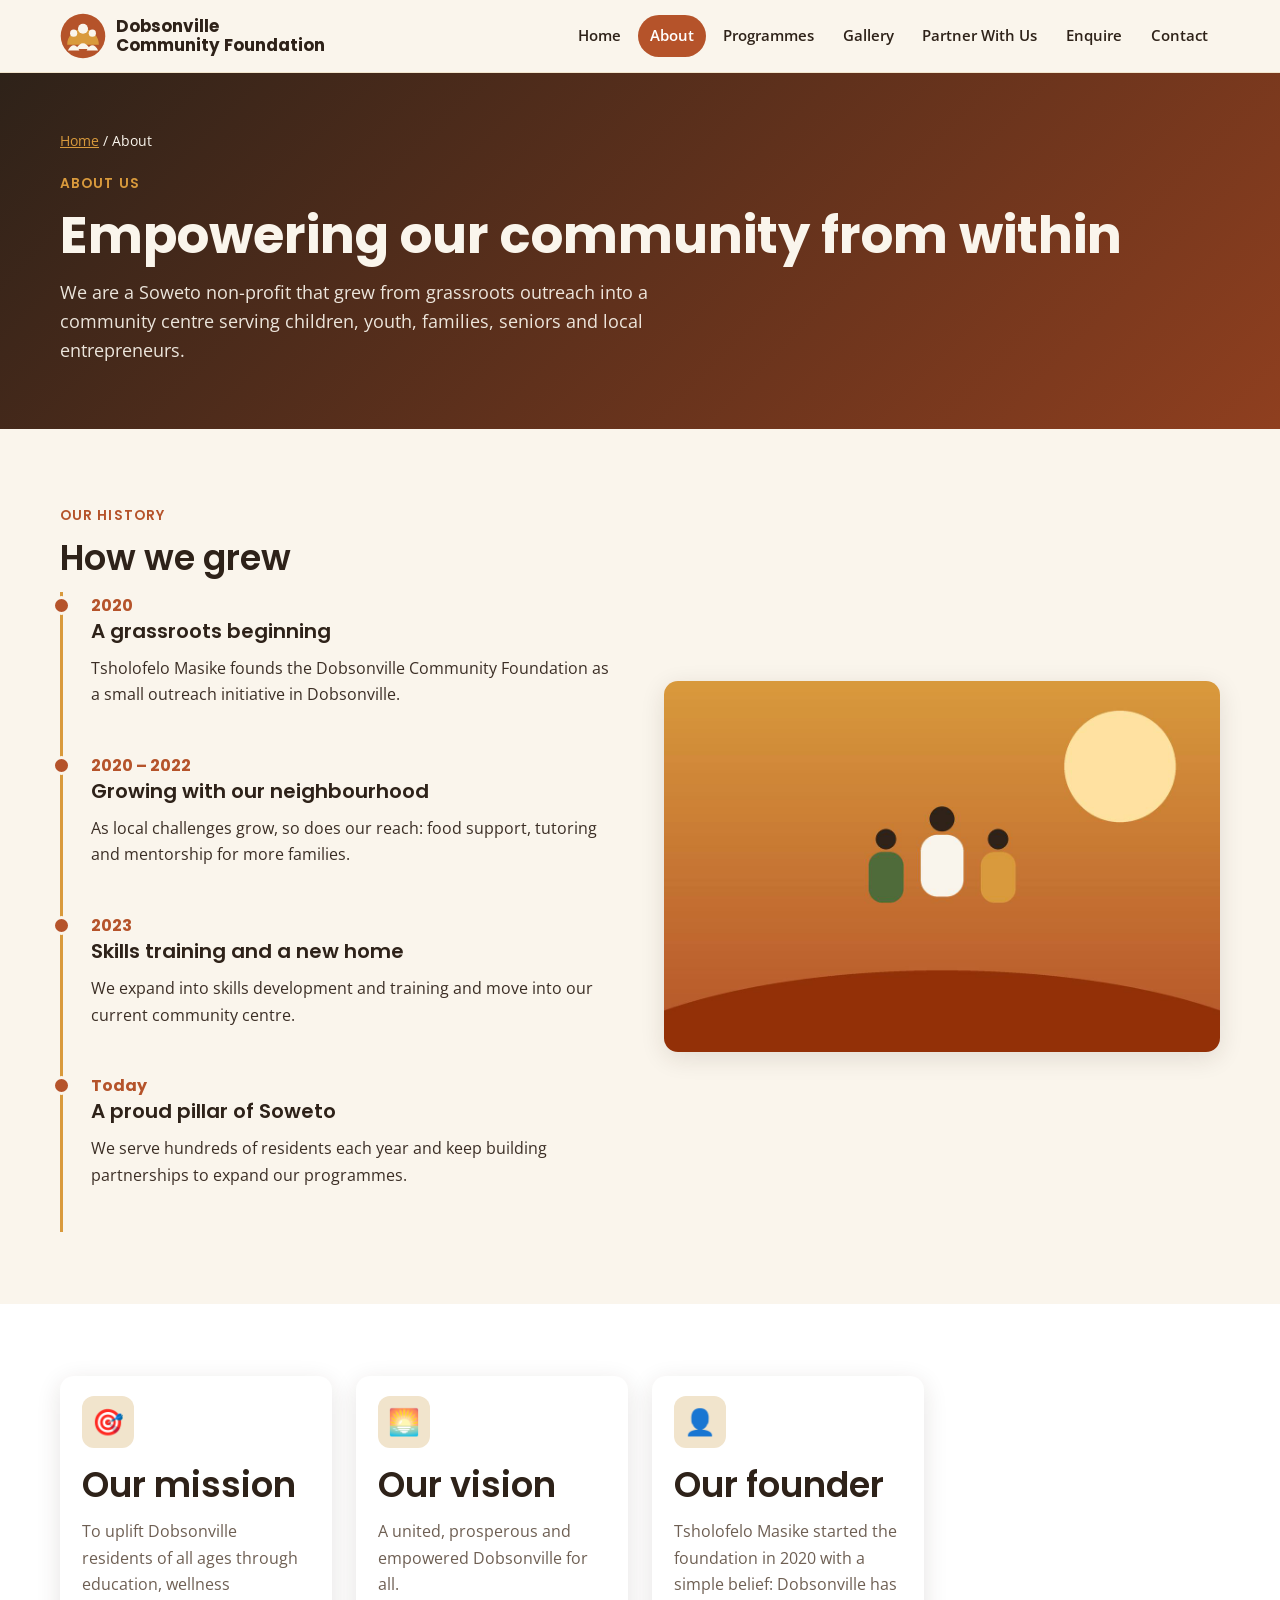
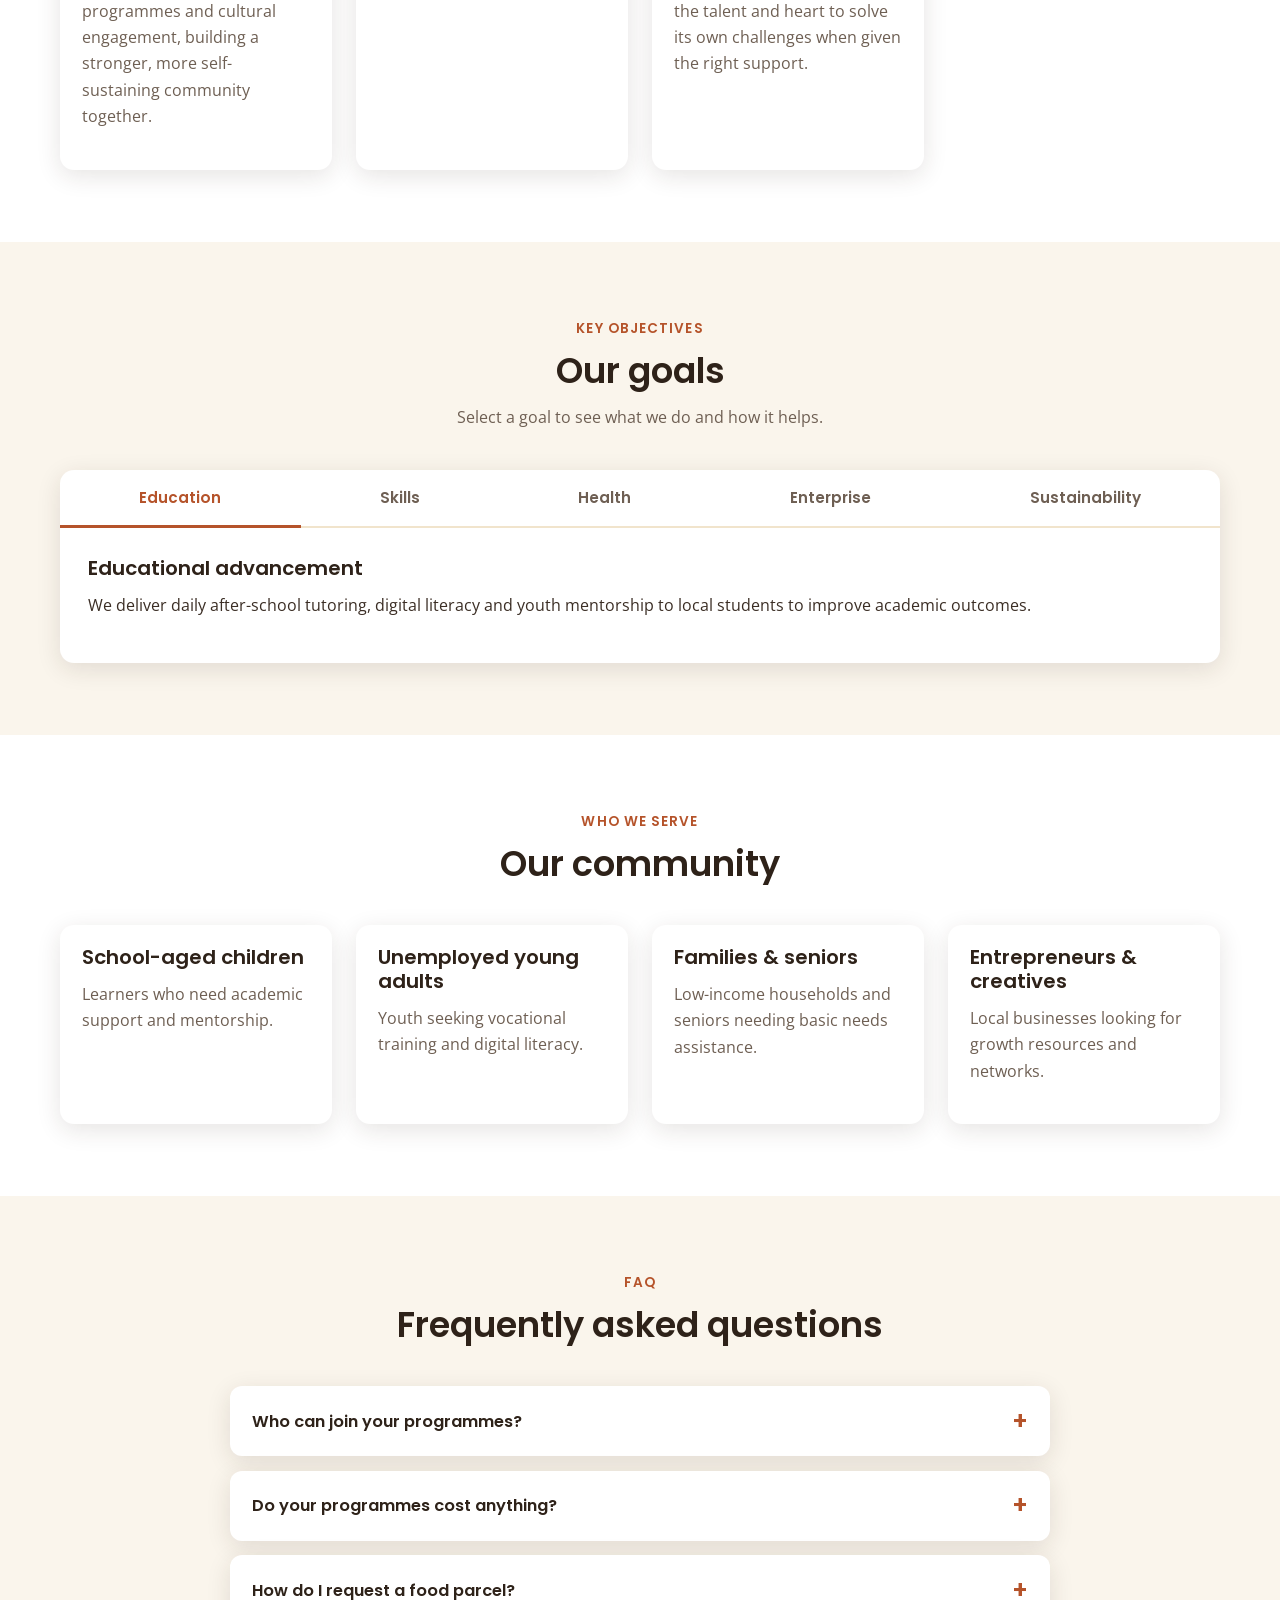
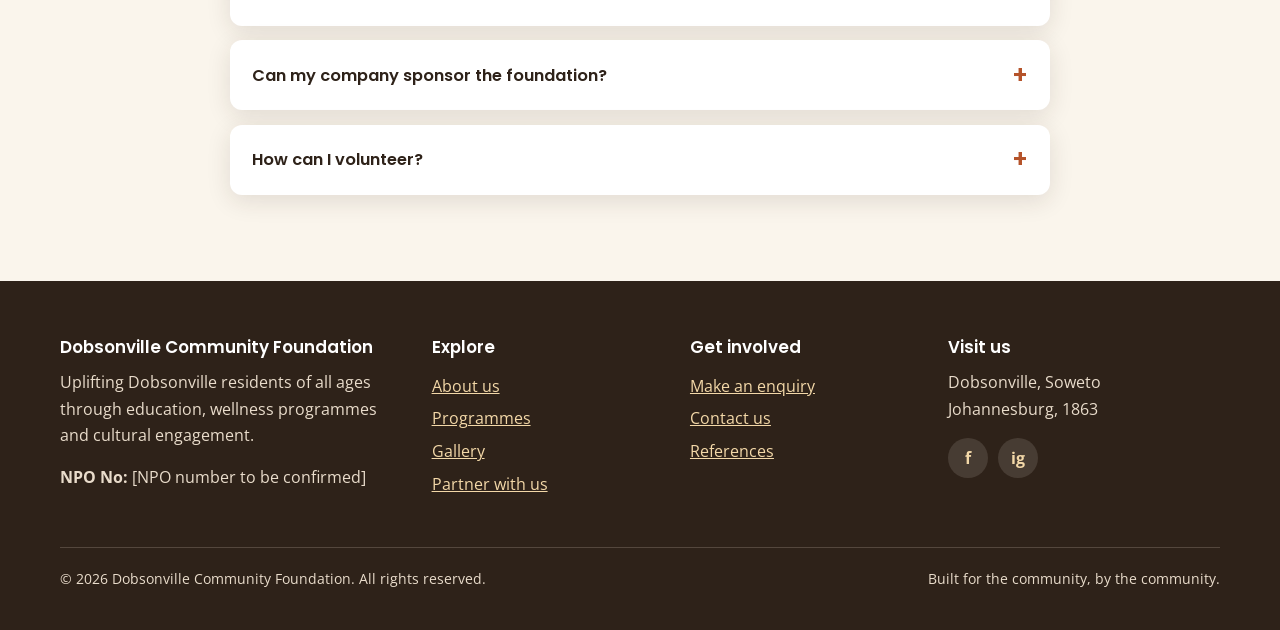
==== about.html @ 4a3ccb8f "Add About page with history timeline, goal tabs and FAQ accordion - Founding story, mission, vision " ====
<!DOCTYPE html>
<html lang="en-ZA">
<head>
  <meta charset="UTF-8">
  <meta name="viewport" content="width=device-width, initial-scale=1.0">
  <title>About Us | Dobsonville Community Foundation Mission & Vision</title>
  <meta name="description" content="Meet the Dobsonville Community Foundation: our 2020 founding story, mission, vision, goals and the Soweto children, youth, families and seniors we serve.">
  <meta name="keywords" content="about Dobsonville Community Foundation, Tsholofelo Masike, NPO mission and vision, Soweto community history, community centre Dobsonville">
  <meta name="author" content="Dobsonville Community Foundation">
  <meta name="theme-color" content="#b5532a">

  <meta property="og:type" content="website">
  <meta property="og:site_name" content="Dobsonville Community Foundation">
  <meta property="og:title" content="About Us | Dobsonville Community Foundation Mission & Vision">
  <meta property="og:description" content="Our founding story, mission, vision and goals for a united, prosperous and empowered Dobsonville.">
  <meta property="og:image" content="images/dobsonville-community-centre-building.jpg">
  <meta property="og:image:alt" content="The Dobsonville Community Foundation community centre">
  <meta property="og:locale" content="en_ZA">
  <meta name="twitter:card" content="summary_large_image">

  <link rel="icon" href="images/dobsonville-community-foundation-logo.svg" type="image/svg+xml">
  <link rel="preconnect" href="https://fonts.googleapis.com">
  <link rel="preconnect" href="https://fonts.gstatic.com" crossorigin>
  <link href="https://fonts.googleapis.com/css2?family=Open+Sans:wght@400;600;700&family=Poppins:wght@500;600;700&display=swap" rel="stylesheet">
  <link rel="stylesheet" href="css/style.css">
</head>
<body>
  <a class="skip-link" href="#main">Skip to main content</a>

  <header class="site-header">
    <div class="container header-inner">
      <a href="index.html" class="logo">
        <img src="images/dobsonville-community-foundation-logo.svg" alt="" width="46" height="46">
        <span>Dobsonville<br>Community Foundation</span>
      </a>
      <button class="nav-toggle" type="button" aria-controls="main-nav" aria-expanded="false" aria-label="Open menu">
        <span class="nav-toggle-bar"></span>
        <span class="nav-toggle-bar"></span>
        <span class="nav-toggle-bar"></span>
      </button>
      <nav id="main-nav" class="main-nav" aria-label="Main navigation">
        <ul>
          <li><a href="index.html">Home</a></li>
          <li><a href="about.html" class="active" aria-current="page">About</a></li>
          <li><a href="services.html">Programmes</a></li>
          <li><a href="gallery.html">Gallery</a></li>
          <li><a href="partner.html">Partner With Us</a></li>
          <li><a href="enquiry.html">Enquire</a></li>
          <li><a href="contact.html">Contact</a></li>
        </ul>
      </nav>
    </div>
  </header>

  <main id="main" tabindex="-1">
    <section class="page-banner">
      <div class="container">
        <nav class="breadcrumb" aria-label="Breadcrumb"><a href="index.html">Home</a> / About</nav>
        <span class="eyebrow">About us</span>
        <h1>Empowering our community from within</h1>
        <p>We are a Soweto non-profit that grew from grassroots outreach into a community centre serving children, youth, families, seniors and local entrepreneurs.</p>
      </div>
    </section>

    <section class="section">
      <div class="container split">
        <div class="reveal">
          <span class="eyebrow">Our history</span>
          <h2>How we grew</h2>
          <ol class="timeline">
            <li>
              <span class="timeline-year">2020</span>
              <h3>A grassroots beginning</h3>
              <p>Tsholofelo Masike founds the Dobsonville Community Foundation as a small outreach initiative in Dobsonville.</p>
            </li>
            <li>
              <span class="timeline-year">2020 – 2022</span>
              <h3>Growing with our neighbourhood</h3>
              <p>As local challenges grow, so does our reach: food support, tutoring and mentorship for more families.</p>
            </li>
            <li>
              <span class="timeline-year">2023</span>
              <h3>Skills training and a new home</h3>
              <p>We expand into skills development and training and move into our current community centre.</p>
            </li>
            <li>
              <span class="timeline-year">Today</span>
              <h3>A proud pillar of Soweto</h3>
              <p>We serve hundreds of residents each year and keep building partnerships to expand our programmes.</p>
            </li>
          </ol>
        </div>
        <img class="reveal" src="images/dobsonville-community-members-together.jpg" alt="Dobsonville residents of different ages standing together" width="1200" height="800" loading="lazy">
      </div>
    </section>

    <section class="section section-alt">
      <div class="container">
        <div class="card-grid">
          <article class="card reveal">
            <div class="card-body">
              <div class="card-icon" aria-hidden="true">🎯</div>
              <h2>Our mission</h2>
              <p>To uplift Dobsonville residents of all ages through education, wellness programmes and cultural engagement, building a stronger, more self-sustaining community together.</p>
            </div>
          </article>
          <article class="card reveal">
            <div class="card-body">
              <div class="card-icon" aria-hidden="true">🌅</div>
              <h2>Our vision</h2>
              <p>A united, prosperous and empowered Dobsonville for all.</p>
            </div>
          </article>
          <article class="card reveal">
            <div class="card-body">
              <div class="card-icon" aria-hidden="true">👤</div>
              <h2>Our founder</h2>
              <p>Tsholofelo Masike started the foundation in 2020 with a simple belief: Dobsonville has the talent and heart to solve its own challenges when given the right support.</p>
            </div>
          </article>
        </div>
      </div>
    </section>

    <section class="section">
      <div class="container">
        <div class="section-head reveal">
          <span class="eyebrow">Key objectives</span>
          <h2>Our goals</h2>
          <p>Select a goal to see what we do and how it helps.</p>
        </div>
        <div class="tabs reveal" data-tabs>
          <div class="tab-list" role="tablist" aria-label="Foundation goals">
            <button role="tab" id="tab-edu" aria-controls="panel-edu" aria-selected="true">Education</button>
            <button role="tab" id="tab-skills" aria-controls="panel-skills" aria-selected="false" tabindex="-1">Skills</button>
            <button role="tab" id="tab-health" aria-controls="panel-health" aria-selected="false" tabindex="-1">Health</button>
            <button role="tab" id="tab-enterprise" aria-controls="panel-enterprise" aria-selected="false" tabindex="-1">Enterprise</button>
            <button role="tab" id="tab-sustain" aria-controls="panel-sustain" aria-selected="false" tabindex="-1">Sustainability</button>
          </div>
          <div class="tab-panel" id="panel-edu" role="tabpanel" aria-labelledby="tab-edu" tabindex="0">
            <h3>Educational advancement</h3>
            <p>We deliver daily after-school tutoring, digital literacy and youth mentorship to local students to improve academic outcomes.</p>
          </div>
          <div class="tab-panel" id="panel-skills" role="tabpanel" aria-labelledby="tab-skills" tabindex="0" hidden>
            <h3>Skills &amp; employment</h3>
            <p>Each year we train unemployed youth in accredited vocational skills, job-readiness and entrepreneurship so they can find work or create it.</p>
          </div>
          <div class="tab-panel" id="panel-health" role="tabpanel" aria-labelledby="tab-health" tabindex="0" hidden>
            <h3>Social &amp; health support</h3>
            <p>We provide regular food security assistance, health workshops and wellness support to vulnerable families and seniors.</p>
          </div>
          <div class="tab-panel" id="panel-enterprise" role="tabpanel" aria-labelledby="tab-enterprise" tabindex="0" hidden>
            <h3>Enterprise growth</h3>
            <p>We equip local micro-enterprises with business development tools, networking opportunities and mentorship.</p>
          </div>
          <div class="tab-panel" id="panel-sustain" role="tabpanel" aria-labelledby="tab-sustain" tabindex="0" hidden>
            <h3>Sustainable operations</h3>
            <p>We secure long-term community partnerships and diversified funding to keep expanding centre programmes and facility capacity.</p>
          </div>
        </div>
      </div>
    </section>

    <section class="section section-alt">
      <div class="container">
        <div class="section-head reveal">
          <span class="eyebrow">Who we serve</span>
          <h2>Our community</h2>
        </div>
        <div class="card-grid">
          <article class="card reveal"><div class="card-body"><h3>School-aged children</h3><p>Learners who need academic support and mentorship.</p></div></article>
          <article class="card reveal"><div class="card-body"><h3>Unemployed young adults</h3><p>Youth seeking vocational training and digital literacy.</p></div></article>
          <article class="card reveal"><div class="card-body"><h3>Families &amp; seniors</h3><p>Low-income households and seniors needing basic needs assistance.</p></div></article>
          <article class="card reveal"><div class="card-body"><h3>Entrepreneurs &amp; creatives</h3><p>Local businesses looking for growth resources and networks.</p></div></article>
        </div>
      </div>
    </section>

    <section class="section">
      <div class="container">
        <div class="section-head reveal">
          <span class="eyebrow">FAQ</span>
          <h2>Frequently asked questions</h2>
        </div>
        <div class="accordion" data-accordion>
          <div class="accordion-item">
            <h3><button class="accordion-trigger" id="faq-1-btn" aria-expanded="false" aria-controls="faq-1">Who can join your programmes?</button></h3>
            <div class="accordion-panel" id="faq-1" role="region" aria-labelledby="faq-1-btn">
              <p>Our programmes are open to Dobsonville and wider Soweto residents. Tutoring is for school-aged learners, skills training is for unemployed young adults, and food and health support is for low-income families and seniors.</p>
            </div>
          </div>
          <div class="accordion-item">
            <h3><button class="accordion-trigger" id="faq-2-btn" aria-expanded="false" aria-controls="faq-2">Do your programmes cost anything?</button></h3>
            <div class="accordion-panel" id="faq-2" role="region" aria-labelledby="faq-2-btn">
              <p>Community programmes are free for participants. They are funded by sponsors, donors and partners, which is why corporate support matters so much.</p>
            </div>
          </div>
          <div class="accordion-item">
            <h3><button class="accordion-trigger" id="faq-3-btn" aria-expanded="false" aria-controls="faq-3">How do I request a food parcel?</button></h3>
            <div class="accordion-panel" id="faq-3" role="region" aria-labelledby="faq-3-btn">
              <p>Complete our <a href="enquiry.html?type=food">enquiry form</a> and choose "Food parcel request", or visit the centre during opening hours. We will contact you about eligibility and collection dates.</p>
            </div>
          </div>
          <div class="accordion-item">
            <h3><button class="accordion-trigger" id="faq-4-btn" aria-expanded="false" aria-controls="faq-4">Can my company sponsor the foundation?</button></h3>
            <div class="accordion-panel" id="faq-4" role="region" aria-labelledby="faq-4-btn">
              <p>Yes. See our <a href="partner.html">sponsorship packages</a>. As a registered NPO we provide partners with impact reports and visible recognition.</p>
            </div>
          </div>
          <div class="accordion-item">
            <h3><button class="accordion-trigger" id="faq-5-btn" aria-expanded="false" aria-controls="faq-5">How can I volunteer?</button></h3>
            <div class="accordion-panel" id="faq-5" role="region" aria-labelledby="faq-5-btn">
              <p>We welcome tutors, mentors and helpers for food drives. Send us a volunteering enquiry and tell us how many people would like to help.</p>
            </div>
          </div>
        </div>
      </div>
    </section>
  </main>

  <footer class="site-footer">
    <div class="container footer-grid">
      <div>
        <h2>Dobsonville Community Foundation</h2>
        <p>Uplifting Dobsonville residents of all ages through education, wellness programmes and cultural engagement.</p>
        <p><strong>NPO No:</strong> <span>[NPO number to be confirmed]</span></p>
      </div>
      <div>
        <h2>Explore</h2>
        <ul>
          <li><a href="about.html">About us</a></li>
          <li><a href="services.html">Programmes</a></li>
          <li><a href="gallery.html">Gallery</a></li>
          <li><a href="partner.html">Partner with us</a></li>
        </ul>
      </div>
      <div>
        <h2>Get involved</h2>
        <ul>
          <li><a href="enquiry.html">Make an enquiry</a></li>
          <li><a href="contact.html">Contact us</a></li>
          <li><a href="references.html">References</a></li>
        </ul>
      </div>
      <div>
        <h2>Visit us</h2>
        <p>Dobsonville, Soweto<br>Johannesburg, 1863</p>
        <div class="socials">
          <a href="https://www.facebook.com/" target="_blank" rel="noopener" aria-label="Facebook (opens in a new tab)">f</a>
          <a href="https://www.instagram.com/" target="_blank" rel="noopener" aria-label="Instagram (opens in a new tab)">ig</a>
        </div>
      </div>
    </div>
    <div class="container footer-bottom">
      <p>&copy; <span data-year>2026</span> Dobsonville Community Foundation. All rights reserved.</p>
      <p>Built for the community, by the community.</p>
    </div>
  </footer>

  <button class="back-to-top" type="button" aria-label="Back to top">&#8593;</button>
  <script src="js/main.js"></script>
</body>
</html>
---- css/style.css ----
/* ==========================================================================
   Dobsonville Community Foundation - main stylesheet
   Warm, earthy palette: terracotta, ochre, olive and cream.
   ========================================================================== */

:root {
  --terra: #b5532a;
  --terra-dark: #8f3f1f;
  --ochre: #d99a3c;
  --olive: #4f6b3a;
  --olive-light: #e6ecdc;
  --cream: #faf5ec;
  --sand: #f1e4cc;
  --brown: #2e2219;
  --text: #3b2e25;
  --muted: #6e5f53;
  --white: #ffffff;
  --error: #b42318;
  --success: #2f6b2f;

  --font-head: "Poppins", Arial, Helvetica, sans-serif;
  --font-body: "Open Sans", Arial, Helvetica, sans-serif;

  --radius: 14px;
  --shadow: 0 6px 24px rgba(46, 34, 25, 0.12);
  --shadow-lg: 0 14px 40px rgba(46, 34, 25, 0.2);
  --max: 1160px;
  --header-h: 72px;
}

/* ---------- Reset & base ---------- */
*,
*::before,
*::after {
  box-sizing: border-box;
}

html {
  scroll-behavior: smooth;
  scroll-padding-top: calc(var(--header-h) + 16px);
}

body {
  margin: 0;
  font-family: var(--font-body);
  font-size: 1rem;
  line-height: 1.65;
  color: var(--text);
  background-color: var(--cream);
}

h1,
h2,
h3,
h4 {
  font-family: var(--font-head);
  color: var(--brown);
  line-height: 1.2;
  margin: 0 0 0.75rem;
}

h1 { font-size: clamp(2rem, 5vw, 3.2rem); font-weight: 700; }
h2 { font-size: clamp(1.6rem, 3.5vw, 2.2rem); font-weight: 600; }
h3 { font-size: 1.25rem; font-weight: 600; }

p { margin: 0 0 1rem; }

a {
  color: var(--terra-dark);
}

img {
  max-width: 100%;
  height: auto;
  display: block;
}

ul { padding-left: 1.2rem; }

:focus-visible {
  outline: 3px solid var(--ochre);
  outline-offset: 3px;
}

.container {
  width: min(100% - 2rem, var(--max));
  margin-inline: auto;
}

.visually-hidden {
  position: absolute !important;
  width: 1px;
  height: 1px;
  overflow: hidden;
  clip: rect(0 0 0 0);
  white-space: nowrap;
}

.skip-link {
  position: absolute;
  left: 1rem;
  top: -100px;
  background: var(--brown);
  color: var(--white);
  padding: 0.6rem 1rem;
  border-radius: 8px;
  z-index: 2000;
}

.skip-link:focus {
  top: 1rem;
}

/* ---------- Buttons ---------- */
.btn {
  display: inline-flex;
  align-items: center;
  justify-content: center;
  gap: 0.5rem;
  padding: 0.8rem 1.6rem;
  border-radius: 999px;
  font-family: var(--font-head);
  font-weight: 600;
  font-size: 1rem;
  text-decoration: none;
  border: 2px solid transparent;
  cursor: pointer;
  transition: transform 0.2s ease, background-color 0.2s ease, box-shadow 0.2s ease;
}

.btn:hover {
  transform: translateY(-2px);
  box-shadow: var(--shadow);
}

.btn-primary {
  background: var(--terra);
  color: var(--white);
}

.btn-primary:hover {
  background: var(--terra-dark);
}

.btn-outline {
  background: transparent;
  color: var(--brown);
  border-color: var(--brown);
}

.btn-outline:hover {
  background: var(--brown);
  color: var(--white);
}

.btn-light {
  background: var(--cream);
  color: var(--brown);
}

.btn-outline-light {
  background: transparent;
  color: var(--white);
  border-color: var(--white);
}

.btn-outline-light:hover {
  background: var(--white);
  color: var(--brown);
}

.btn[disabled] {
  opacity: 0.7;
  cursor: wait;
  transform: none;
}

/* ---------- Header & navigation ---------- */
.site-header {
  position: sticky;
  top: 0;
  z-index: 1000;
  background: rgba(250, 245, 236, 0.96);
  backdrop-filter: blur(6px);
  border-bottom: 1px solid var(--sand);
  transition: box-shadow 0.2s ease;
}

.site-header.scrolled {
  box-shadow: var(--shadow);
}

.header-inner {
  display: flex;
  align-items: center;
  justify-content: space-between;
  min-height: var(--header-h);
  gap: 1rem;
}

.logo {
  display: flex;
  align-items: center;
  gap: 0.6rem;
  font-family: var(--font-head);
  font-weight: 700;
  font-size: 1.05rem;
  line-height: 1.15;
  color: var(--brown);
  text-decoration: none;
}

.logo img {
  width: 46px;
  height: 46px;
}

.nav-toggle {
  display: none;
  background: none;
  border: 0;
  padding: 0.5rem;
  cursor: pointer;
}

.nav-toggle-bar {
  display: block;
  width: 26px;
  height: 3px;
  margin: 5px 0;
  background: var(--brown);
  border-radius: 3px;
  transition: transform 0.25s ease, opacity 0.25s ease;
}

.nav-toggle[aria-expanded="true"] .nav-toggle-bar:nth-child(1) { transform: translateY(8px) rotate(45deg); }
.nav-toggle[aria-expanded="true"] .nav-toggle-bar:nth-child(2) { opacity: 0; }
.nav-toggle[aria-expanded="true"] .nav-toggle-bar:nth-child(3) { transform: translateY(-8px) rotate(-45deg); }

.main-nav ul {
  display: flex;
  align-items: center;
  gap: 0.3rem;
  list-style: none;
  margin: 0;
  padding: 0;
}

.main-nav a {
  display: block;
  padding: 0.5rem 0.75rem;
  border-radius: 999px;
  color: var(--brown);
  font-weight: 600;
  font-size: 0.95rem;
  text-decoration: none;
  transition: background-color 0.2s ease, color 0.2s ease;
}

.main-nav a:hover,
.main-nav a:focus-visible {
  background: var(--sand);
}

.main-nav a.active {
  background: var(--terra);
  color: var(--white);
}

@media (max-width: 960px) {
  .nav-toggle {
    display: block;
  }

  .main-nav {
    position: absolute;
    top: 100%;
    left: 0;
    right: 0;
    background: var(--cream);
    border-bottom: 1px solid var(--sand);
    box-shadow: var(--shadow);
    max-height: 0;
    overflow: hidden;
    visibility: hidden;
    transition: max-height 0.3s ease, visibility 0.3s;
  }

  .main-nav.open {
    max-height: 480px;
    visibility: visible;
  }

  .main-nav ul {
    flex-direction: column;
    align-items: stretch;
    padding: 0.75rem 1rem 1rem;
  }

  .main-nav a {
    padding: 0.75rem 1rem;
    border-radius: 10px;
  }
}

/* ---------- Page hero / banners ---------- */
.hero {
  position: relative;
  padding: 4rem 0;
  background: linear-gradient(135deg, var(--sand), var(--cream) 60%);
  overflow: hidden;
}

.hero-grid {
  display: grid;
  grid-template-columns: 1.1fr 1fr;
  gap: 3rem;
  align-items: center;
}

.eyebrow {
  display: inline-block;
  font-family: var(--font-head);
  font-weight: 600;
  font-size: 0.85rem;
  letter-spacing: 0.08em;
  text-transform: uppercase;
  color: var(--terra);
  margin-bottom: 0.6rem;
}

.lead {
  font-size: 1.15rem;
  color: var(--muted);
  max-width: 60ch;
}

.btn-row {
  display: flex;
  flex-wrap: wrap;
  gap: 0.8rem;
  margin-top: 1.5rem;
}

.page-banner {
  padding: 3.5rem 0 3rem;
  background: linear-gradient(135deg, var(--brown), var(--terra-dark));
  color: var(--cream);
}

.page-banner h1,
.page-banner .eyebrow {
  color: var(--cream);
}

.page-banner .eyebrow {
  color: var(--ochre);
}

.page-banner p {
  max-width: 62ch;
  font-size: 1.1rem;
  opacity: 0.92;
}

.breadcrumb {
  font-size: 0.9rem;
  margin-bottom: 1rem;
}

.breadcrumb a {
  color: var(--ochre);
}

/* ---------- Image slider (home hero) ---------- */
.slider {
  position: relative;
  border-radius: var(--radius);
  overflow: hidden;
  box-shadow: var(--shadow-lg);
  aspect-ratio: 3 / 2;
  background: var(--sand);
}

.slide {
  position: absolute;
  inset: 0;
  margin: 0;
  opacity: 0;
  transition: opacity 0.7s ease;
}

.slide.active {
  opacity: 1;
}

.slide img {
  width: 100%;
  height: 100%;
  object-fit: cover;
}

.slide figcaption {
  position: absolute;
  left: 0;
  right: 0;
  bottom: 0;
  padding: 2.5rem 1rem 1rem;
  background: linear-gradient(transparent, rgba(46, 34, 25, 0.85));
  color: var(--white);
  font-weight: 600;
}

.slider-btn {
  position: absolute;
  top: 50%;
  transform: translateY(-50%);
  width: 44px;
  height: 44px;
  border-radius: 50%;
  border: 0;
  background: rgba(250, 245, 236, 0.9);
  color: var(--brown);
  font-size: 1.4rem;
  cursor: pointer;
  z-index: 2;
}

.slider-btn:hover { background: var(--white); }
.slider-btn.prev { left: 12px; }
.slider-btn.next { right: 12px; }

.slider-dots {
  position: absolute;
  top: 12px;
  right: 12px;
  display: flex;
  gap: 6px;
  z-index: 2;
}

.slider-dots button {
  width: 12px;
  height: 12px;
  border-radius: 50%;
  border: 2px solid var(--white);
  background: transparent;
  padding: 0;
  cursor: pointer;
}

.slider-dots button[aria-current="true"] {
  background: var(--white);
}

/* ---------- Sections & cards ---------- */
.section {
  padding: 4.5rem 0;
}

.section-alt {
  background: var(--white);
}

.section-head {
  text-align: center;
  max-width: 680px;
  margin: 0 auto 2.5rem;
}

.section-head p {
  color: var(--muted);
}

.card-grid {
  display: grid;
  grid-template-columns: repeat(auto-fill, minmax(260px, 1fr));
  gap: 1.5rem;
}

.card {
  background: var(--white);
  border-radius: var(--radius);
  box-shadow: var(--shadow);
  overflow: hidden;
  display: flex;
  flex-direction: column;
  transition: transform 0.25s ease, box-shadow 0.25s ease;
}

.card:hover {
  transform: translateY(-6px);
  box-shadow: var(--shadow-lg);
}

.card img {
  aspect-ratio: 3 / 2;
  object-fit: cover;
  width: 100%;
}

.card-body {
  padding: 1.25rem 1.4rem 1.5rem;
  display: flex;
  flex-direction: column;
  flex: 1;
}

.card-body p {
  color: var(--muted);
}

.card-body .btn {
  margin-top: auto;
  align-self: flex-start;
}

.card-icon {
  width: 52px;
  height: 52px;
  display: grid;
  place-items: center;
  border-radius: 12px;
  background: var(--sand);
  font-size: 1.6rem;
  margin-bottom: 1rem;
}

.tag {
  display: inline-block;
  font-size: 0.78rem;
  font-weight: 700;
  text-transform: uppercase;
  letter-spacing: 0.05em;
  color: var(--olive);
  background: var(--olive-light);
  padding: 0.2rem 0.6rem;
  border-radius: 999px;
  margin-bottom: 0.6rem;
}

.split {
  display: grid;
  grid-template-columns: 1fr 1fr;
  gap: 3rem;
  align-items: center;
}

.split img {
  border-radius: var(--radius);
  box-shadow: var(--shadow);
}

/* ---------- Stats counters ---------- */
.stats {
  background: var(--olive);
  color: var(--cream);
  padding: 3rem 0;
}

.stats-grid {
  display: grid;
  grid-template-columns: repeat(4, 1fr);
  gap: 1.5rem;
  text-align: center;
}

.stat-number {
  display: block;
  font-family: var(--font-head);
  font-size: clamp(2rem, 4vw, 2.8rem);
  font-weight: 700;
  color: var(--white);
}

.stat-label {
  font-size: 0.95rem;
  opacity: 0.9;
}

.stats-note {
  text-align: center;
  font-size: 0.8rem;
  opacity: 0.75;
  margin: 1.5rem 0 0;
}

/* ---------- CTA band ---------- */
.cta {
  background: linear-gradient(135deg, var(--terra), var(--ochre));
  color: var(--white);
  border-radius: var(--radius);
  padding: 3rem 2rem;
  text-align: center;
}

.cta h2 {
  color: var(--white);
}

.cta p {
  max-width: 60ch;
  margin-inline: auto;
}

.cta .btn-row {
  justify-content: center;
}

/* ---------- Timeline (about) ---------- */
.timeline {
  list-style: none;
  padding: 0;
  margin: 0;
  border-left: 3px solid var(--ochre);
}

.timeline li {
  position: relative;
  padding: 0 0 1.75rem 1.75rem;
}

.timeline li::before {
  content: "";
  position: absolute;
  left: -11px;
  top: 4px;
  width: 19px;
  height: 19px;
  border-radius: 50%;
  background: var(--terra);
  border: 3px solid var(--cream);
}

.timeline-year {
  font-family: var(--font-head);
  font-weight: 700;
  color: var(--terra);
}

/* ---------- Tabs ---------- */
.tabs {
  background: var(--white);
  border-radius: var(--radius);
  box-shadow: var(--shadow);
  overflow: hidden;
}

.tab-list {
  display: flex;
  flex-wrap: wrap;
  border-bottom: 2px solid var(--sand);
}

.tab-list button {
  flex: 1 1 auto;
  padding: 1rem 1.2rem;
  background: none;
  border: 0;
  border-bottom: 3px solid transparent;
  margin-bottom: -2px;
  font-family: var(--font-head);
  font-weight: 600;
  font-size: 0.95rem;
  color: var(--muted);
  cursor: pointer;
}

.tab-list button[aria-selected="true"] {
  color: var(--terra);
  border-bottom-color: var(--terra);
}

.tab-panel {
  padding: 1.75rem;
}

.tab-panel[hidden] {
  display: none;
}

/* ---------- Accordion / FAQ ---------- */
.accordion {
  max-width: 820px;
  margin: 0 auto;
}

.accordion-item {
  background: var(--white);
  border-radius: 12px;
  box-shadow: var(--shadow);
  margin-bottom: 0.9rem;
  overflow: hidden;
}

.accordion-item h3 {
  margin: 0;
}

.accordion-trigger {
  width: 100%;
  display: flex;
  justify-content: space-between;
  align-items: center;
  gap: 1rem;
  text-align: left;
  padding: 1.1rem 1.4rem;
  background: none;
  border: 0;
  font-family: var(--font-head);
  font-weight: 600;
  font-size: 1.02rem;
  color: var(--brown);
  cursor: pointer;
}

.accordion-trigger::after {
  content: "+";
  font-size: 1.5rem;
  color: var(--terra);
  transition: transform 0.25s ease;
}

.accordion-trigger[aria-expanded="true"]::after {
  transform: rotate(45deg);
}

.accordion-panel {
  max-height: 0;
  overflow: hidden;
  transition: max-height 0.3s ease;
}

.accordion-panel p {
  padding: 0 1.4rem 1.2rem;
  margin: 0;
  color: var(--muted);
}

/* ---------- Search & filters (services, gallery) ---------- */
.toolbar {
  display: flex;
  flex-wrap: wrap;
  gap: 1rem;
  align-items: center;
  justify-content: space-between;
  margin-bottom: 2rem;
}

.search-box {
  position: relative;
  flex: 1 1 280px;
  max-width: 420px;
}

.search-box input {
  width: 100%;
  padding: 0.85rem 1rem 0.85rem 2.8rem;
  border: 2px solid var(--sand);
  border-radius: 999px;
  font: inherit;
  background: var(--white);
}

.search-box input:focus {
  border-color: var(--terra);
  outline: none;
  box-shadow: 0 0 0 4px rgba(181, 83, 42, 0.15);
}

.search-box svg {
  position: absolute;
  left: 1rem;
  top: 50%;
  transform: translateY(-50%);
  width: 18px;
  height: 18px;
  color: var(--muted);
}

.filter-buttons {
  display: flex;
  flex-wrap: wrap;
  gap: 0.5rem;
}

.filter-btn {
  padding: 0.5rem 1rem;
  border-radius: 999px;
  border: 2px solid var(--sand);
  background: var(--white);
  font: inherit;
  font-weight: 600;
  font-size: 0.9rem;
  color: var(--brown);
  cursor: pointer;
  transition: background-color 0.2s ease, border-color 0.2s ease;
}

.filter-btn:hover {
  border-color: var(--terra);
}

.filter-btn[aria-pressed="true"] {
  background: var(--terra);
  border-color: var(--terra);
  color: var(--white);
}

.result-count {
  color: var(--muted);
  font-size: 0.95rem;
  margin-bottom: 1rem;
}

.no-results {
  text-align: center;
  padding: 3rem 1rem;
  background: var(--white);
  border-radius: var(--radius);
  box-shadow: var(--shadow);
}

.no-results[hidden] {
  display: none;
}

mark {
  background: rgba(217, 154, 60, 0.35);
  color: inherit;
  border-radius: 3px;
}

.service-meta {
  list-style: none;
  padding: 0;
  margin: 0 0 1.2rem;
  font-size: 0.9rem;
  color: var(--text);
}

.service-meta li {
  padding: 0.25rem 0;
  border-bottom: 1px dashed var(--sand);
}

/* ---------- Gallery & lightbox ---------- */
.gallery-grid {
  display: grid;
  grid-template-columns: repeat(auto-fill, minmax(240px, 1fr));
  gap: 1rem;
}

.gallery-item {
  position: relative;
  margin: 0;
  border-radius: 12px;
  overflow: hidden;
  box-shadow: var(--shadow);
}

.gallery-item button {
  display: block;
  width: 100%;
  padding: 0;
  border: 0;
  background: none;
  cursor: zoom-in;
}

.gallery-item img {
  aspect-ratio: 3 / 2;
  width: 100%;
  object-fit: cover;
  transition: transform 0.4s ease;
}

.gallery-item:hover img,
.gallery-item button:focus-visible img {
  transform: scale(1.06);
}

.gallery-item figcaption {
  padding: 0.7rem 0.9rem;
  background: var(--white);
  font-size: 0.92rem;
  font-weight: 600;
}

.lightbox {
  position: fixed;
  inset: 0;
  z-index: 3000;
  display: flex;
  align-items: center;
  justify-content: center;
  padding: 1rem;
  background: rgba(20, 14, 10, 0.92);
  opacity: 0;
  visibility: hidden;
  transition: opacity 0.25s ease, visibility 0.25s;
}

.lightbox.open {
  opacity: 1;
  visibility: visible;
}

.lightbox-content {
  margin: 0;
  max-width: min(1000px, 100%);
  text-align: center;
}

.lightbox-content img {
  max-height: 78vh;
  width: auto;
  margin: 0 auto;
  border-radius: 8px;
}

.lightbox-content figcaption {
  color: var(--cream);
  margin-top: 0.9rem;
}

.lightbox-counter {
  display: block;
  font-size: 0.85rem;
  opacity: 0.7;
}

.lightbox-btn {
  position: absolute;
  width: 48px;
  height: 48px;
  border-radius: 50%;
  border: 0;
  background: rgba(250, 245, 236, 0.15);
  color: var(--white);
  font-size: 1.6rem;
  cursor: pointer;
  transition: background-color 0.2s ease;
}

.lightbox-btn:hover,
.lightbox-btn:focus-visible {
  background: rgba(250, 245, 236, 0.35);
}

.lightbox-close { top: 1rem; right: 1rem; }
.lightbox-prev { left: 1rem; top: 50%; transform: translateY(-50%); }
.lightbox-next { right: 1rem; top: 50%; transform: translateY(-50%); }

body.no-scroll {
  overflow: hidden;
}

/* ---------- Partner / sponsorship tiers ---------- */
.tier-grid {
  display: grid;
  grid-template-columns: repeat(auto-fit, minmax(250px, 1fr));
  gap: 1.5rem;
}

.tier {
  background: var(--white);
  border-radius: var(--radius);
  box-shadow: var(--shadow);
  padding: 2rem 1.6rem;
  border-top: 6px solid var(--ochre);
  display: flex;
  flex-direction: column;
  transition: transform 0.25s ease;
}

.tier:hover {
  transform: translateY(-6px);
}

.tier.featured {
  border-top-color: var(--terra);
  box-shadow: var(--shadow-lg);
}

.tier-price {
  font-family: var(--font-head);
  font-size: 2rem;
  font-weight: 700;
  color: var(--terra);
}

.tier-price small {
  font-size: 0.9rem;
  color: var(--muted);
  font-weight: 400;
}

.tier ul {
  margin: 1rem 0 1.5rem;
  padding-left: 1.1rem;
}

.tier .btn {
  margin-top: auto;
}

.partner-logos {
  display: grid;
  grid-template-columns: repeat(auto-fit, minmax(180px, 1fr));
  gap: 1rem;
}

.partner-slot {
  border: 2px dashed var(--ochre);
  border-radius: 12px;
  padding: 1.5rem 1rem;
  text-align: center;
  color: var(--muted);
  font-weight: 600;
}

/* ---------- Forms ---------- */
.form-card {
  background: var(--white);
  border-radius: var(--radius);
  box-shadow: var(--shadow);
  padding: 2rem;
}

.form-grid {
  display: grid;
  grid-template-columns: 1fr 1fr;
  gap: 1.1rem 1.4rem;
}

.form-group {
  display: flex;
  flex-direction: column;
}

.form-group.full {
  grid-column: 1 / -1;
}

.form-group label,
.form-group legend {
  font-weight: 600;
  margin-bottom: 0.35rem;
  color: var(--brown);
}

.required {
  color: var(--error);
}

.form-group input,
.form-group select,
.form-group textarea {
  font: inherit;
  padding: 0.75rem 0.9rem;
  border: 2px solid #ddd0bb;
  border-radius: 10px;
  background: var(--cream);
  color: var(--text);
  transition: border-color 0.2s ease, box-shadow 0.2s ease;
}

.form-group textarea {
  min-height: 140px;
  resize: vertical;
}

.form-group input:focus,
.form-group select:focus,
.form-group textarea:focus {
  outline: none;
  border-color: var(--terra);
  box-shadow: 0 0 0 4px rgba(181, 83, 42, 0.18);
  background: var(--white);
}

.form-group.invalid input,
.form-group.invalid select,
.form-group.invalid textarea {
  border-color: var(--error);
  background: #fff6f5;
}

.form-group.valid input,
.form-group.valid select,
.form-group.valid textarea {
  border-color: var(--success);
}

.hint {
  font-size: 0.85rem;
  color: var(--muted);
  margin-top: 0.3rem;
}

.error-message {
  min-height: 1.2rem;
  font-size: 0.87rem;
  color: var(--error);
  margin-top: 0.3rem;
  font-weight: 600;
}

.checkbox-group {
  flex-direction: row;
  align-items: flex-start;
  gap: 0.6rem;
  flex-wrap: wrap;
}

.checkbox-group input {
  width: 20px;
  height: 20px;
  margin-top: 0.2rem;
  accent-color: var(--terra);
}

.checkbox-group label {
  flex: 1;
  font-weight: 400;
}

.checkbox-group .error-message {
  flex-basis: 100%;
}

.char-count {
  font-size: 0.82rem;
  color: var(--muted);
  text-align: right;
  margin-top: 0.25rem;
}

.form-actions {
  margin-top: 1.5rem;
  display: flex;
  flex-wrap: wrap;
  gap: 0.8rem;
  align-items: center;
}

.spinner {
  width: 18px;
  height: 18px;
  border: 3px solid rgba(255, 255, 255, 0.4);
  border-top-color: var(--white);
  border-radius: 50%;
  animation: spin 0.8s linear infinite;
}

@keyframes spin {
  to { transform: rotate(360deg); }
}

.form-feedback {
  margin-top: 1.5rem;
  padding: 1.25rem 1.4rem;
  border-radius: 12px;
  border-left: 6px solid;
}

.form-feedback[hidden] {
  display: none;
}

.form-feedback.success {
  background: #eef6ea;
  border-color: var(--success);
}

.form-feedback.error {
  background: #fdeceb;
  border-color: var(--error);
}

.form-feedback h3 {
  margin-bottom: 0.5rem;
}

.summary-list {
  list-style: none;
  padding: 0;
  margin: 0.75rem 0;
}

.summary-list li {
  padding: 0.3rem 0;
  border-bottom: 1px dashed #cfdcc5;
}

.estimate {
  font-family: var(--font-head);
  font-size: 1.3rem;
  font-weight: 700;
  color: var(--olive);
}

/* ---------- Contact page ---------- */
.contact-grid {
  display: grid;
  grid-template-columns: 1fr 1.4fr;
  gap: 2rem;
  align-items: start;
}

.info-list {
  list-style: none;
  padding: 0;
  margin: 0;
}

.info-list li {
  display: flex;
  gap: 0.8rem;
  padding: 0.8rem 0;
  border-bottom: 1px solid var(--sand);
}

.info-list .icon {
  font-size: 1.3rem;
}

.hours-table {
  width: 100%;
  border-collapse: collapse;
  margin-top: 0.5rem;
}

.hours-table th,
.hours-table td {
  text-align: left;
  padding: 0.45rem 0;
  border-bottom: 1px solid var(--sand);
}

.hours-table tr.today {
  color: var(--terra);
  font-weight: 700;
}

#map {
  height: 420px;
  width: 100%;
  border-radius: var(--radius);
  box-shadow: var(--shadow);
  border: 4px solid var(--white);
  z-index: 1;
}

.map-popup strong {
  color: var(--terra);
  font-family: var(--font-head);
}

.leaflet-container a.map-directions {
  display: inline-block;
  margin-top: 0.4rem;
  padding: 0.35rem 0.8rem;
  background: var(--terra);
  color: var(--white);
  border-radius: 999px;
  text-decoration: none;
  font-weight: 600;
}

/* ---------- Footer ---------- */
.site-footer {
  background: var(--brown);
  color: #e9dccb;
  padding: 3.5rem 0 1.5rem;
  margin-top: 0;
}

.footer-grid {
  display: grid;
  grid-template-columns: 1.5fr 1fr 1fr 1.2fr;
  gap: 2rem;
}

.site-footer h2 {
  color: var(--white);
  font-size: 1.05rem;
}

.site-footer a {
  color: #f3d8a8;
}

.site-footer ul {
  list-style: none;
  padding: 0;
  margin: 0;
}

.site-footer li {
  padding: 0.2rem 0;
}

.footer-bottom {
  margin-top: 2.5rem;
  padding-top: 1.2rem;
  border-top: 1px solid rgba(233, 220, 203, 0.2);
  display: flex;
  flex-wrap: wrap;
  justify-content: space-between;
  gap: 0.6rem;
  font-size: 0.88rem;
}

.socials {
  display: flex;
  gap: 0.6rem;
  margin-top: 0.8rem;
}

.socials a {
  display: grid;
  place-items: center;
  width: 40px;
  height: 40px;
  border-radius: 50%;
  background: rgba(250, 245, 236, 0.12);
  text-decoration: none;
  font-weight: 700;
}

.socials a:hover {
  background: var(--terra);
  color: var(--white);
}

/* ---------- Back to top ---------- */
.back-to-top {
  position: fixed;
  right: 1.2rem;
  bottom: 1.2rem;
  width: 48px;
  height: 48px;
  border-radius: 50%;
  border: 0;
  background: var(--terra);
  color: var(--white);
  font-size: 1.4rem;
  box-shadow: var(--shadow-lg);
  cursor: pointer;
  opacity: 0;
  visibility: hidden;
  transform: translateY(20px);
  transition: opacity 0.3s ease, transform 0.3s ease, visibility 0.3s;
  z-index: 900;
}

.back-to-top.show {
  opacity: 1;
  visibility: visible;
  transform: translateY(0);
}

/* ---------- Scroll reveal ---------- */
.js .reveal {
  opacity: 0;
  transform: translateY(28px);
  transition: opacity 0.6s ease, transform 0.6s ease;
}

.js .reveal.visible {
  opacity: 1;
  transform: none;
}

@media (prefers-reduced-motion: reduce) {
  html { scroll-behavior: auto; }
  *, *::before, *::after { transition: none !important; animation: none !important; }
  .js .reveal { opacity: 1; transform: none; }
}

/* ---------- Responsive ---------- */
@media (max-width: 900px) {
  .hero-grid,
  .split,
  .contact-grid {
    grid-template-columns: 1fr;
  }

  .stats-grid {
    grid-template-columns: repeat(2, 1fr);
  }

  .footer-grid {
    grid-template-columns: 1fr 1fr;
  }
}

@media (max-width: 600px) {
  .section { padding: 3rem 0; }
  .hero { padding: 2.5rem 0; }
  .form-grid { grid-template-columns: 1fr; }
  .form-card { padding: 1.4rem; }
  .footer-grid { grid-template-columns: 1fr; }
  .toolbar { flex-direction: column; align-items: stretch; }
  .search-box { max-width: none; }
  .tab-list button { flex-basis: 50%; }
  .lightbox-prev, .lightbox-next { top: auto; bottom: 1rem; transform: none; }
  #map { height: 320px; }
}
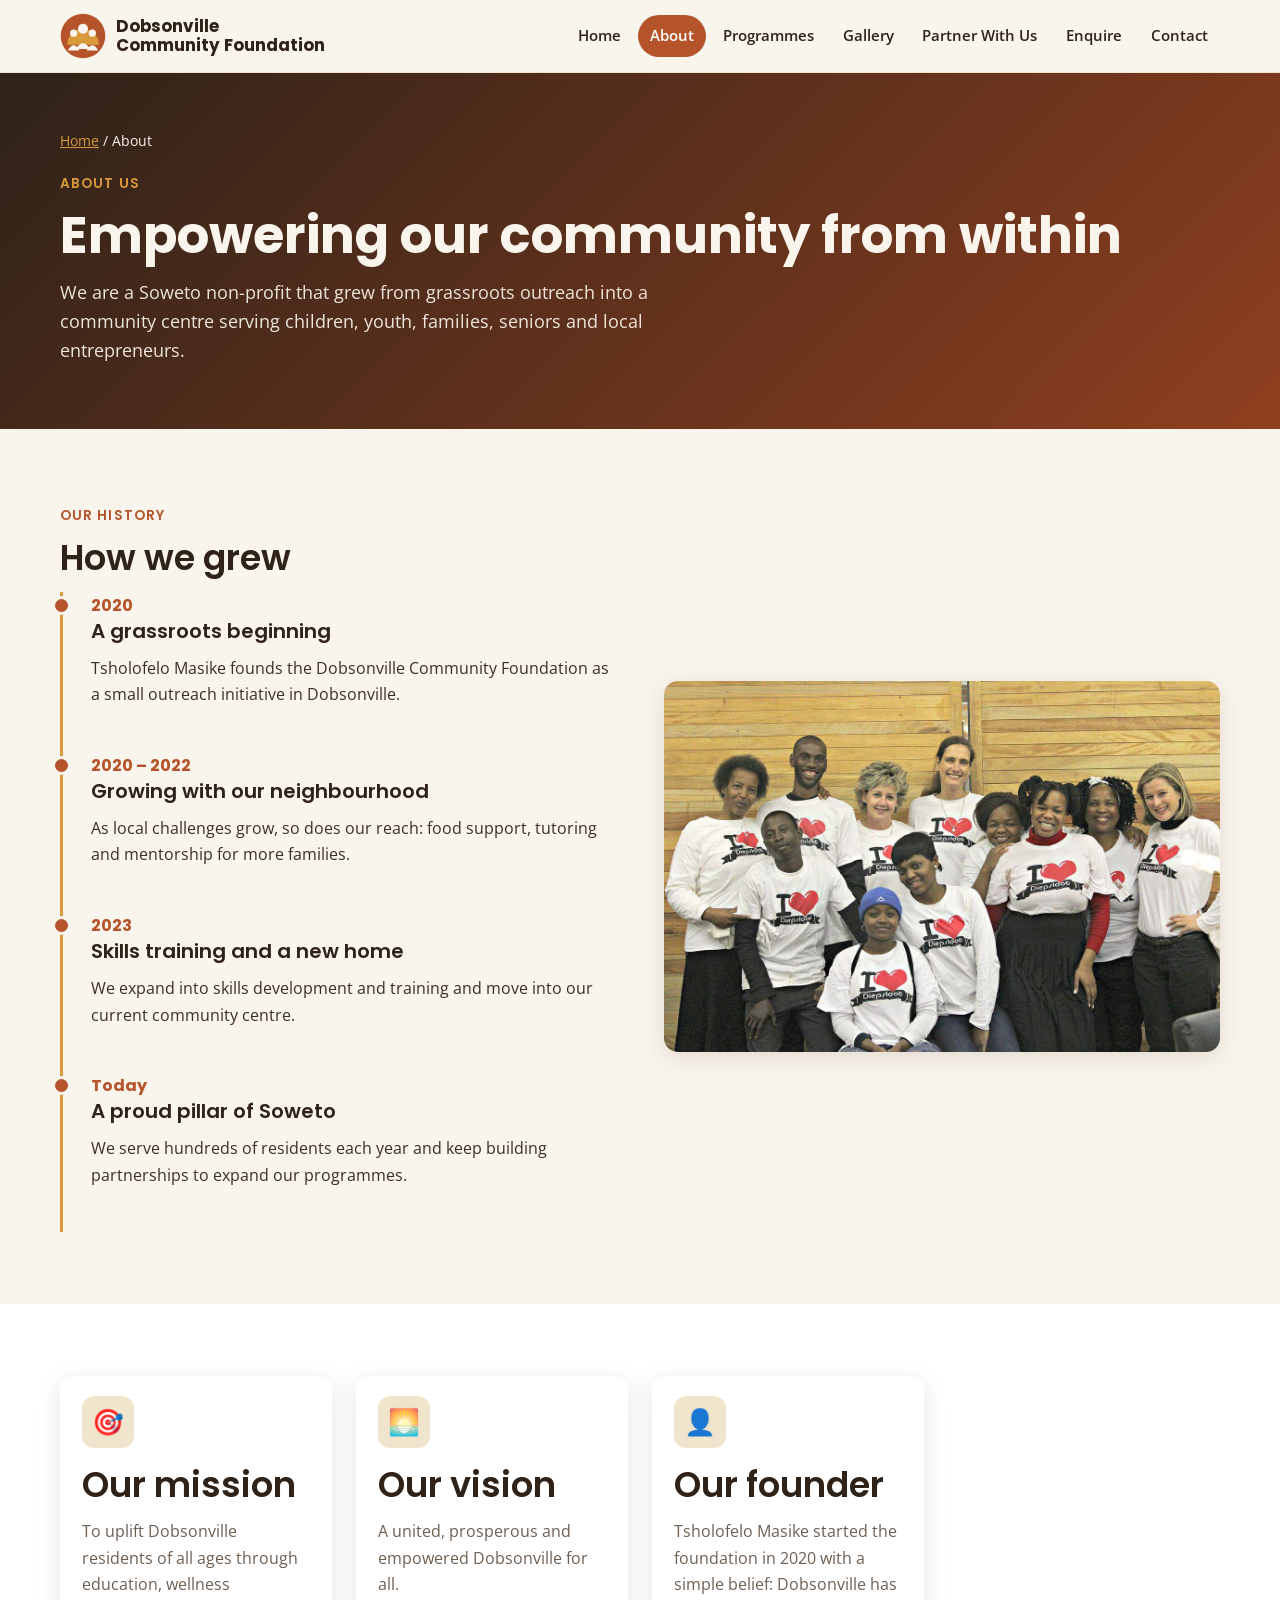
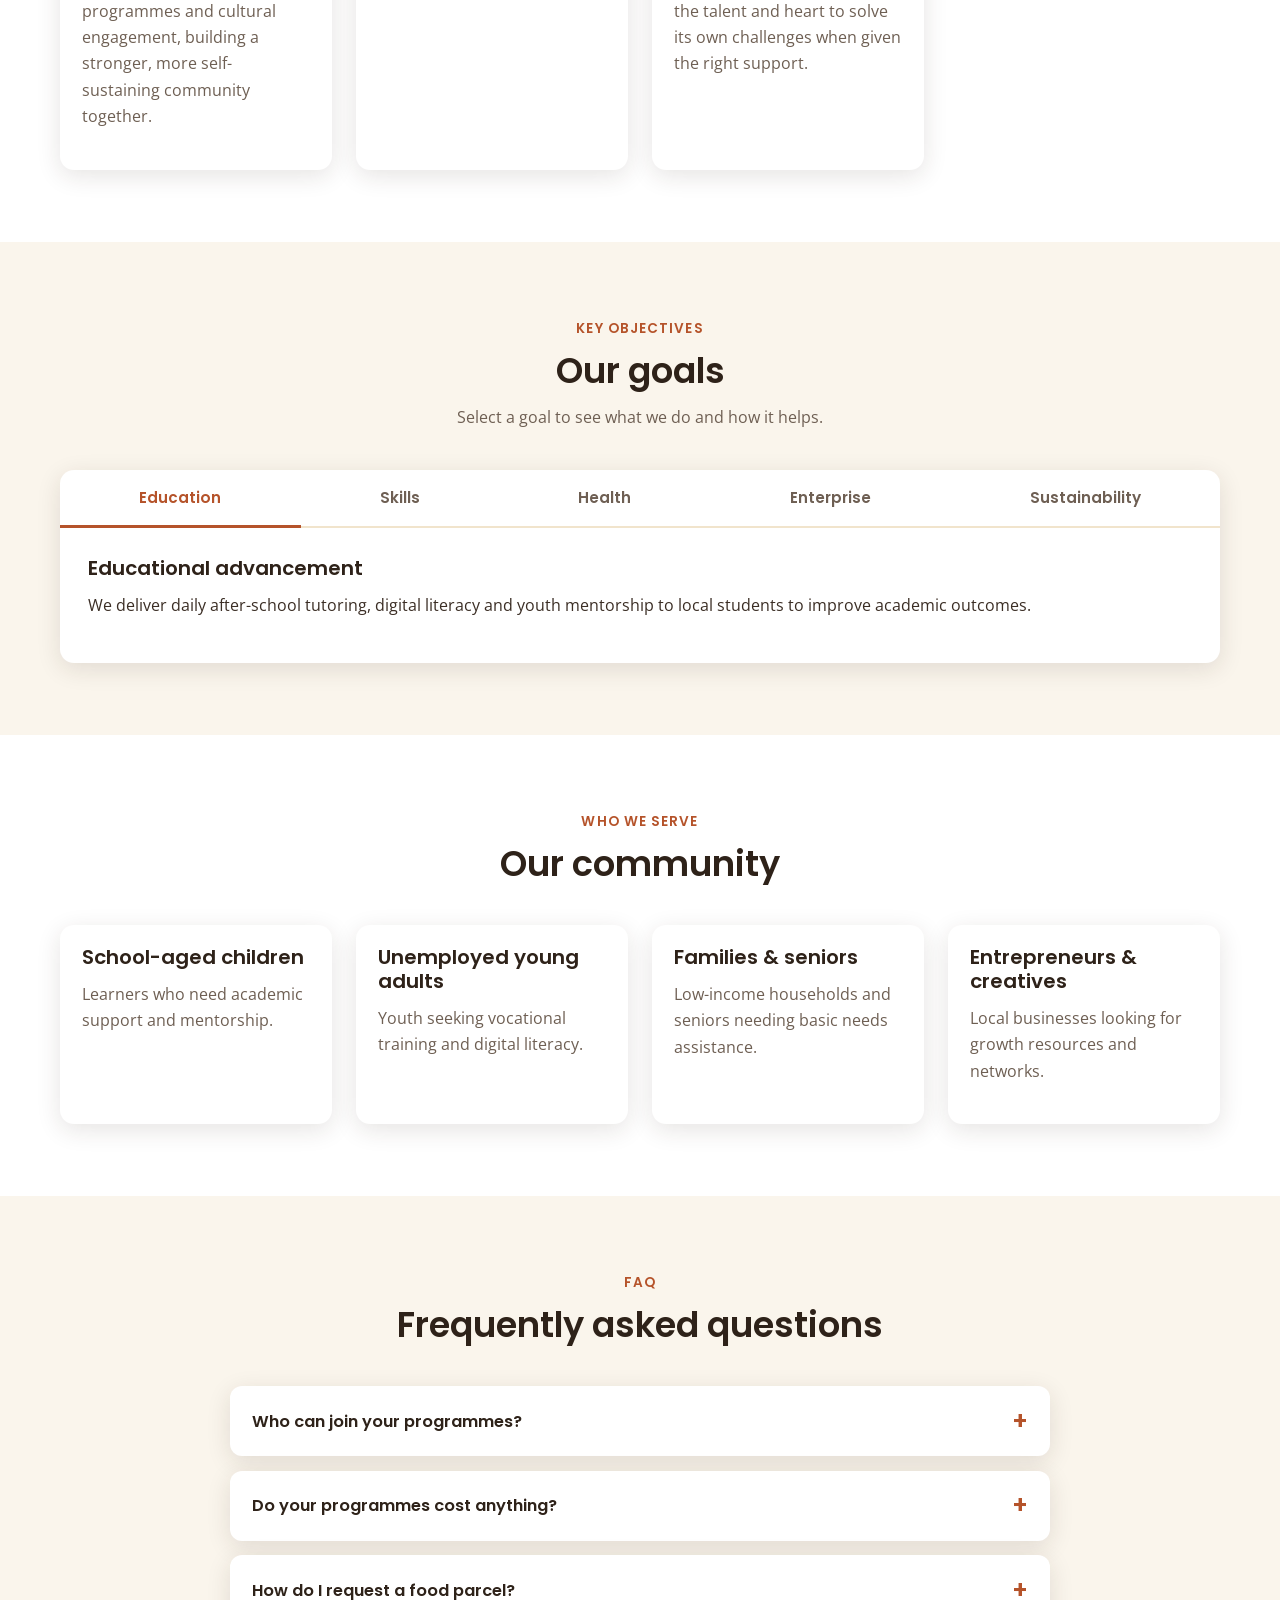
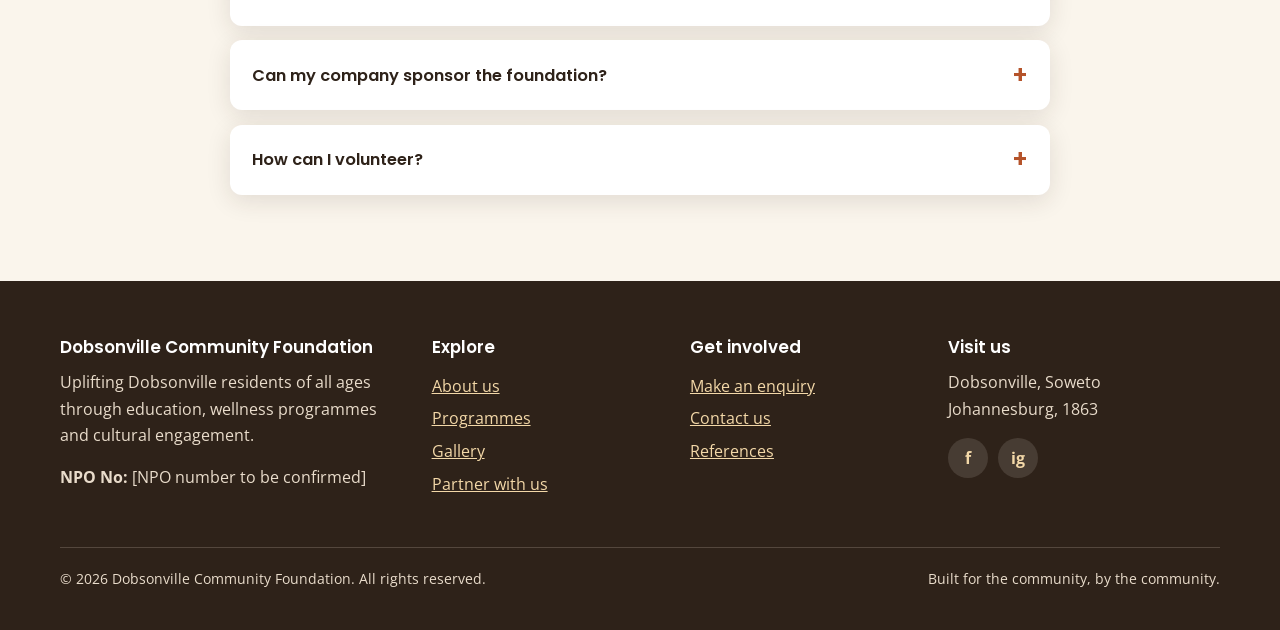
==== commit 7ca59a81: "Replace placeholder illustrations with openly licensed South African community photos - 15 Wikimedia" ====
--- a/about.html
+++ b/about.html
@@ -13,8 +13,8 @@
   <meta property="og:site_name" content="Dobsonville Community Foundation">
   <meta property="og:title" content="About Us | Dobsonville Community Foundation Mission & Vision">
   <meta property="og:description" content="Our founding story, mission, vision and goals for a united, prosperous and empowered Dobsonville.">
-  <meta property="og:image" content="images/dobsonville-community-centre-building.jpg">
-  <meta property="og:image:alt" content="The Dobsonville Community Foundation community centre">
+  <meta property="og:image" content="images/soweto-orlando-west-street.jpg">
+  <meta property="og:image:alt" content="A residential street in Orlando West, Soweto">
   <meta property="og:locale" content="en_ZA">
   <meta name="twitter:card" content="summary_large_image">
 
@@ -90,7 +90,7 @@
             </li>
           </ol>
         </div>
-        <img class="reveal" src="images/dobsonville-community-members-together.jpg" alt="Dobsonville residents of different ages standing together" width="1200" height="800" loading="lazy">
+        <img class="reveal" src="images/community-volunteers-group-photo.jpg" alt="Group of smiling community volunteers of different ages in matching T-shirts" width="1200" height="800" loading="lazy">
       </div>
     </section>
 
--- a/css/style.css
+++ b/css/style.css
@@ -895,7 +895,7 @@
   align-items: center;
   justify-content: center;
   padding: 1rem;
-  background: rgba(20, 14, 10, 0.92);
+  background: rgba(20, 14, 10, 0.96);
   opacity: 0;
   visibility: hidden;
   transition: opacity 0.25s ease, visibility 0.25s;
@@ -1041,6 +1041,10 @@
 
 .form-group.full {
   grid-column: 1 / -1;
+}
+
+.form-group[hidden] {
+  display: none;
 }
 
 .form-group label,
@@ -1404,8 +1408,34 @@
   .form-card { padding: 1.4rem; }
   .footer-grid { grid-template-columns: 1fr; }
   .toolbar { flex-direction: column; align-items: stretch; }
-  .search-box { max-width: none; }
+  .search-box { flex: none; max-width: none; }
   .tab-list button { flex-basis: 50%; }
   .lightbox-prev, .lightbox-next { top: auto; bottom: 1rem; transform: none; }
   #map { height: 320px; }
 }
+
+/* ---------- Small helpers ---------- */
+.hours-heading {
+  margin-top: 1.5rem;
+}
+
+.map-fallback {
+  padding: 1rem;
+}
+
+.btn-row-center {
+  justify-content: center;
+}
+
+.references {
+  max-width: 900px;
+}
+
+.references h2 {
+  margin-top: 2rem;
+}
+
+.references li {
+  margin-bottom: 0.8rem;
+  overflow-wrap: anywhere;
+}
